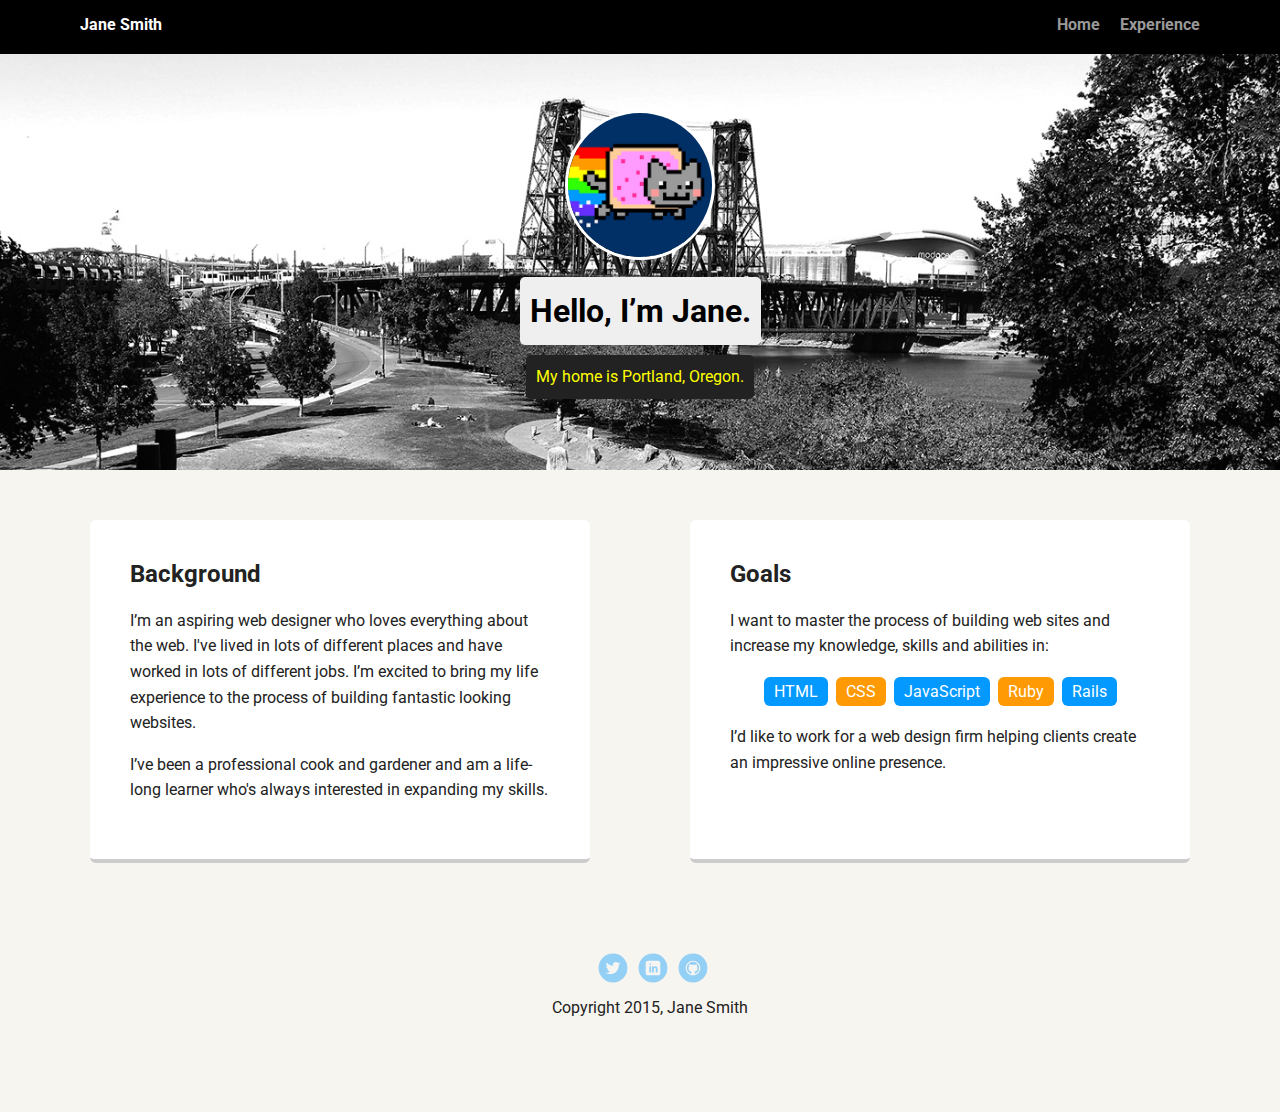
==== index.html @ fcb40746 "add project files" ====
<!doctype html>
<html lang="en">
<head>
  <meta charset="utf-8">
  <title>Jane Smith's Profile</title>
  <meta name="viewport" content="width=device-width, initial-scale=1.0">
  <link rel="stylesheet" href="styles.css">
  <link href="https://fonts.googleapis.com/css?family=Muli%7CRoboto:400,300,500,700,900" rel="stylesheet"></head>
  <body>

    <div class="main-nav">
        <ul class="nav">
          <li class="name">Jane Smith</li>
          <li><a href="#">Home</a></li>
          <li><a href="#">Experience</a></li>
        </ul>
    </div>

    <header>
      <img src="images/me.png" alt="Drawing of Jane Smith" class="profile-image">
      <h1 class="tag name">Hello, I’m Jane.</h1>
      <p class="tag location">My home is Portland, Oregon.</p>
    </header>

    <main class="flex">
      <div class="card">
        <h2>Background</h2>
        <p>I’m an aspiring web designer who loves everything about the web. I've lived in lots of different places and have worked in lots of different jobs. I’m excited to bring my life experience to the process of building fantastic looking websites.</p>
        <p>I’ve been a professional cook and gardener and am a life-long learner who's always interested in expanding my skills.</p>
      </div> 

      <div class="card">
        <h2>Goals</h2>
        <p>I want to master the process of building web sites and increase my knowledge, skills and abilities in:</p>
        <ul class="skills">
          <li>HTML</li>
          <li>CSS</li>
          <li>JavaScript</li>
          <li>Ruby</li>
          <li>Rails</li>
        </ul>
        <p>I’d like to work for a web design firm helping clients create an impressive online presence.</p>
      </div> 

    </main>
    <footer>
      <ul>
        <li><a href="#" class="social twitter">Twitter</a></li>
        <li><a href="#" class="social linkedin">LinkedIn</a></li>
        <li><a href="#" class="social github">Github</a></li>
      </ul>
      <p class="copyright">Copyright 2015, Jane Smith</p>
    </footer>
  </body>
  </html>
---- styles.css ----
/* Global Layout Set-up */
* { 
  box-sizing: border-box;
}
  
body {
  margin: 0;
  padding: 0;
  text-align: center;
  font-family: 'Roboto', sans-serif;
  color: #222;
  background: #f7f5f0;
}
/* Link Styles */

a {
  text-decoration: none;
  color: #999;
}
a:hover {
  color: #6633ff;
}

/* Section Styles */

.main-nav {
  width: 100%;
  background: black;
  min-height: 30px;
  padding: 10px;
  position: fixed;
  text-align: center;
}
.nav {
  display: flex;
  justify-content: space-around;
  font-weight: 700;
  list-style-type: none;
  margin: 0 auto;
  padding: 0;
}

.nav .name {
    display: block;
    margin-right: auto;
    color: white;
}
.nav li {
  padding: 5px 10px 10px 10px;
}
.nav a {
  transition: all .5s;
}
.nav a:hover {
  color: white
}

header {
  text-align: center;
  background: url('images/portland.jpg') no-repeat top center ;
  background-size: cover;
  overflow: hidden;
  padding-top: 60px;
}
header {
  line-height: 1.5;
}
header .profile-image {
  margin-top: 50px;
  width: 150px;
  height: 150px;
  border-radius: 50%;
  border: 3px solid white;
  transition: all .5s;
}
header .profile-image:hover {
  transform: scale(1.2) rotate(5deg);
}
.tag {
  background-color: #efefef;
  color: black;
  padding: 10px;
  border-radius: 5px;
  display: table;
  margin: 10px auto;
} 
.location {
  background-color: #222;
  color: yellow;
}
.card {
  margin: 30px;
  padding: 20px 40px 40px;
  max-width: 500px;
  text-align: left;
  background: #fff;
  border-bottom: 4px solid #ccc;
  border-radius: 6px;
  transition: all .5s;
}
.card:hover {
  border-color: #ff99ff;
}

ul.skills {
  padding: 0;
  text-align: center;
}

.skills li {
  border-radius: 6px;
  display: inline-block;
  background: #ff9904;
  color: white;
  padding: 5px 10px;
  margin: 2px;
}

.skills li:nth-child(odd) {
  background: #0399ff;
}

footer {
  width: 100%;
  min-height: 30px;
  padding: 20px 0 40px 20px;
}

footer .copyright {
  top: -8px;
  font-size: .75em;
}

footer ul {
  list-style-type: none;
  margin: 0;
  padding: 0;
}

footer ul li {
  display: inline-block;
}

a.social {
  display: inline-block;
  text-indent: -9999px;
  margin-left: 5px;
  width: 30px;
  height: 30px;
  background-size: 30px 30px;
  opacity: .4;
  transition: all .5s;
}
a.twitter {
  background-image: url(images/twitter.svg);
}
a.linkedin {
  background-image: url(images/linkedin.svg);
}
a.github {
  background-image: url(images/github.svg);
}
a.social:hover {
  opacity: 1;
}
.clearfix {
  clear: both;
}

/* Styles for larger screens */
@media screen and (min-width: 720px) {
  
  .flex {
      display: -ms-flexbox;      /* TWEENER - IE 10 */
      display: flex; 
      max-width: 1200px;
      -ms-flex-pack: distribute;
      justify-content: space-around;
      margin: 0 auto;
  }

  header {
    min-height: 470px;
  }

  .nav {
    max-width: 1200px;
    padding: 0 30px;
  }


  main {
    padding-top: 20px;
  }

  main p {
    line-height: 1.6em;
  }

  footer {
    font-size: 1.3em;
    max-width: 1200px;
    margin: 40px auto;
  }

}
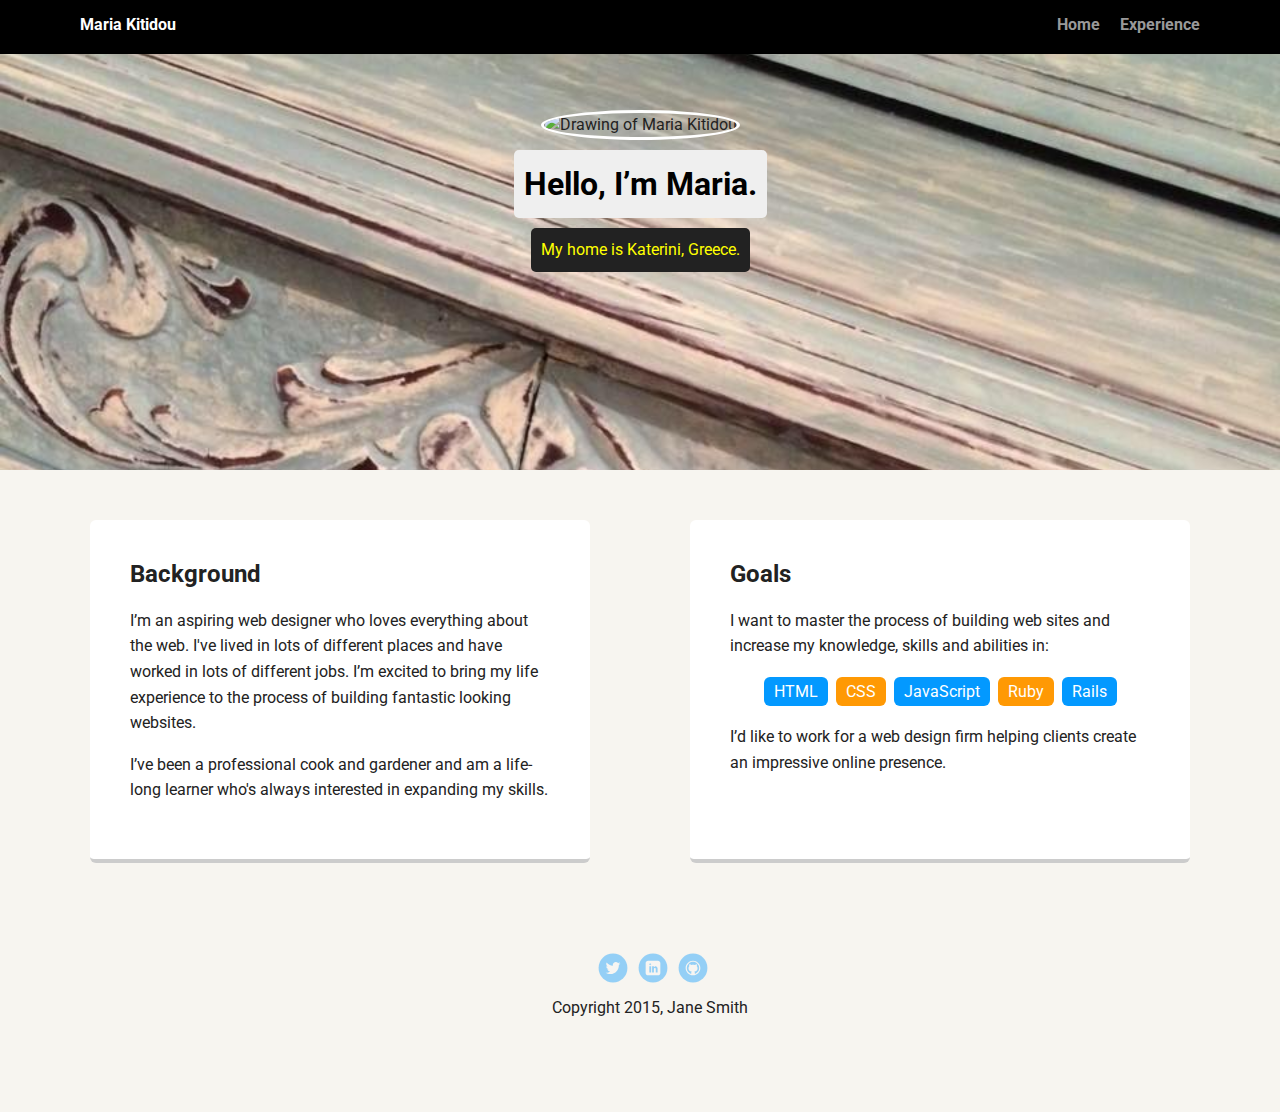
==== commit ab415184: "Update index.html" ====
--- a/index.html
+++ b/index.html
@@ -2,7 +2,7 @@
 <html lang="en">
 <head>
   <meta charset="utf-8">
-  <title>Jane Smith's Profile</title>
+  <title>Maria Kitidou Profile</title>
   <meta name="viewport" content="width=device-width, initial-scale=1.0">
   <link rel="stylesheet" href="styles.css">
   <link href="https://fonts.googleapis.com/css?family=Muli%7CRoboto:400,300,500,700,900" rel="stylesheet"></head>
@@ -10,16 +10,16 @@
 
     <div class="main-nav">
         <ul class="nav">
-          <li class="name">Jane Smith</li>
+          <li class="name">Maria Kitidou</li>
           <li><a href="#">Home</a></li>
           <li><a href="#">Experience</a></li>
         </ul>
     </div>
 
     <header>
-      <img src="images/me.png" alt="Drawing of Jane Smith" class="profile-image">
-      <h1 class="tag name">Hello, I’m Jane.</h1>
-      <p class="tag location">My home is Portland, Oregon.</p>
+      <img src="images/Profile.png" alt="Drawing of Maria Kitidou" class="profile-image">
+      <h1 class="tag name">Hello, I’m Maria.</h1>
+      <p class="tag location">My home is Katerini, Greece.</p>
     </header>
 
     <main class="flex">
@@ -27,7 +27,7 @@
         <h2>Background</h2>
         <p>I’m an aspiring web designer who loves everything about the web. I've lived in lots of different places and have worked in lots of different jobs. I’m excited to bring my life experience to the process of building fantastic looking websites.</p>
         <p>I’ve been a professional cook and gardener and am a life-long learner who's always interested in expanding my skills.</p>
-      </div> 
+      </div>
 
       <div class="card">
         <h2>Goals</h2>
@@ -40,7 +40,7 @@
           <li>Rails</li>
         </ul>
         <p>I’d like to work for a web design firm helping clients create an impressive online presence.</p>
-      </div> 
+      </div>
 
     </main>
     <footer>
--- a/styles.css
+++ b/styles.css
@@ -1,8 +1,8 @@
 /* Global Layout Set-up */
-* { 
+* {
   box-sizing: border-box;
 }
-  
+
 body {
   margin: 0;
   padding: 0;
@@ -57,7 +57,7 @@
 
 header {
   text-align: center;
-  background: url('images/portland.jpg') no-repeat top center ;
+  background: url('images/background.jpg') no-repeat top center ;
   background-size: cover;
   overflow: hidden;
   padding-top: 60px;
@@ -83,7 +83,7 @@
   border-radius: 5px;
   display: table;
   margin: 10px auto;
-} 
+}
 .location {
   background-color: #222;
   color: yellow;
@@ -169,10 +169,10 @@
 
 /* Styles for larger screens */
 @media screen and (min-width: 720px) {
-  
+
   .flex {
       display: -ms-flexbox;      /* TWEENER - IE 10 */
-      display: flex; 
+      display: flex;
       max-width: 1200px;
       -ms-flex-pack: distribute;
       justify-content: space-around;
@@ -204,4 +204,3 @@
   }
 
 }
-
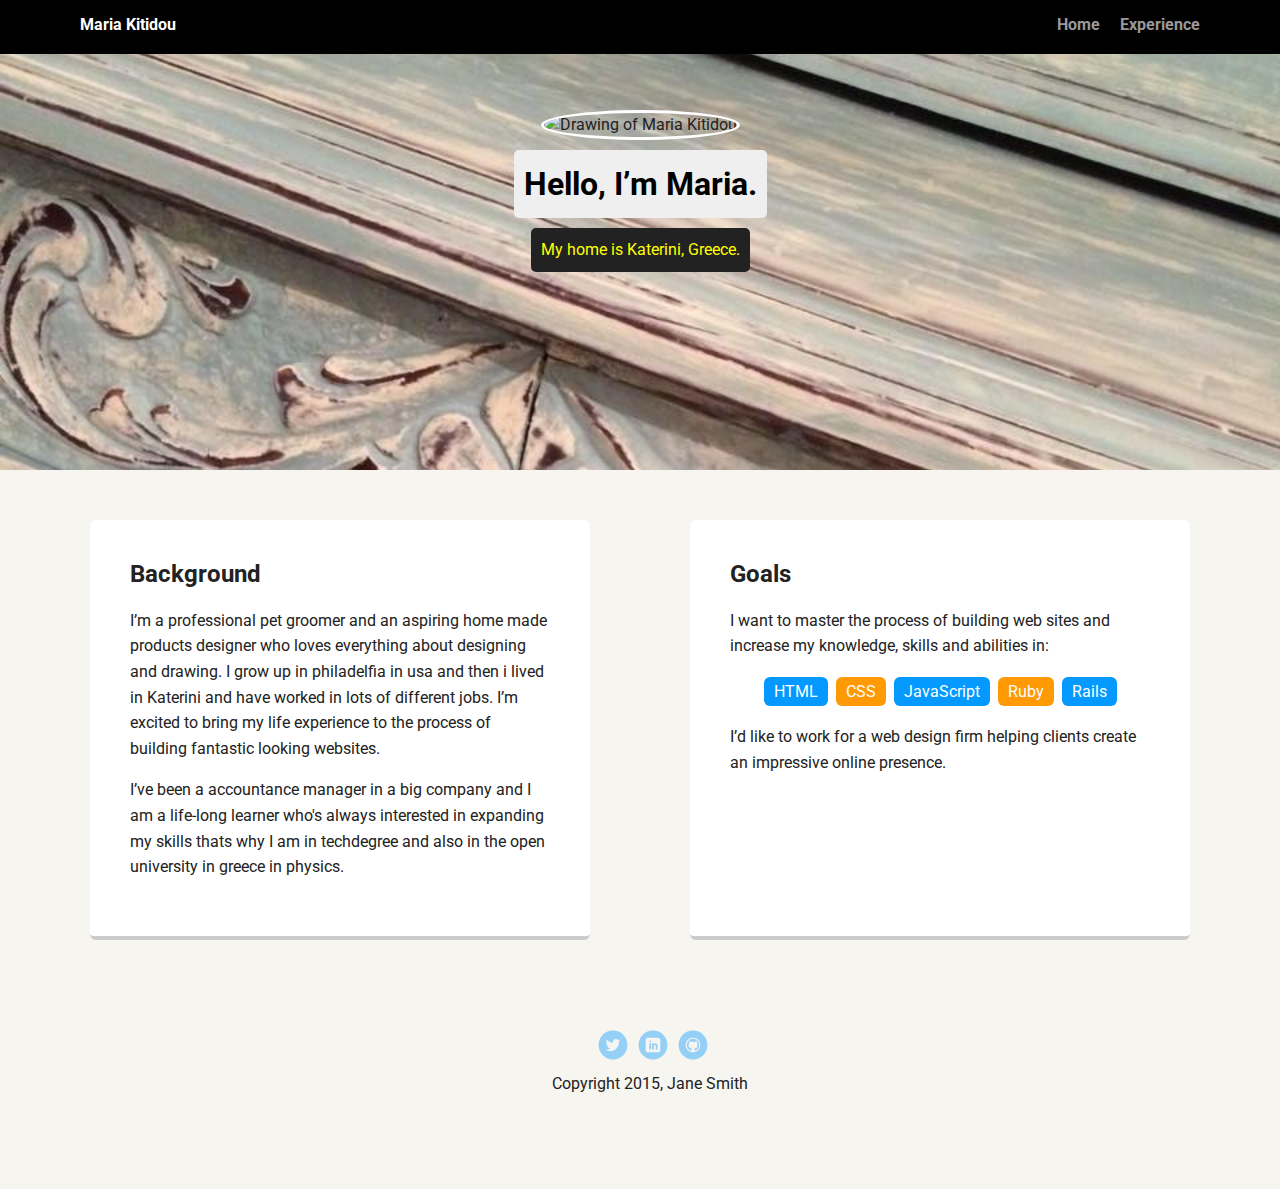
==== commit d2eedb04: "Update index.html" ====
--- a/index.html
+++ b/index.html
@@ -17,7 +17,7 @@
     </div>
 
     <header>
-      <img src="images/Profile.png" alt="Drawing of Maria Kitidou" class="profile-image">
+      <img src="images/Profile.jpg" alt="Drawing of Maria Kitidou" class="profile-image">
       <h1 class="tag name">Hello, I’m Maria.</h1>
       <p class="tag location">My home is Katerini, Greece.</p>
     </header>
@@ -25,8 +25,8 @@
     <main class="flex">
       <div class="card">
         <h2>Background</h2>
-        <p>I’m an aspiring web designer who loves everything about the web. I've lived in lots of different places and have worked in lots of different jobs. I’m excited to bring my life experience to the process of building fantastic looking websites.</p>
-        <p>I’ve been a professional cook and gardener and am a life-long learner who's always interested in expanding my skills.</p>
+        <p>I’m a professional pet groomer and an aspiring home made products designer who loves everything about designing and drawing. I grow up in philadelfia in usa and then i lived in Katerini  and have worked in lots of different jobs. I’m excited to bring my life experience to the process of building fantastic looking websites.</p>
+        <p>I’ve been a accountance manager in a big company  and I am a life-long learner who's always interested in expanding my skills thats why I am in techdegree and also in the open university in greece in physics.</p>
       </div>
 
       <div class="card">
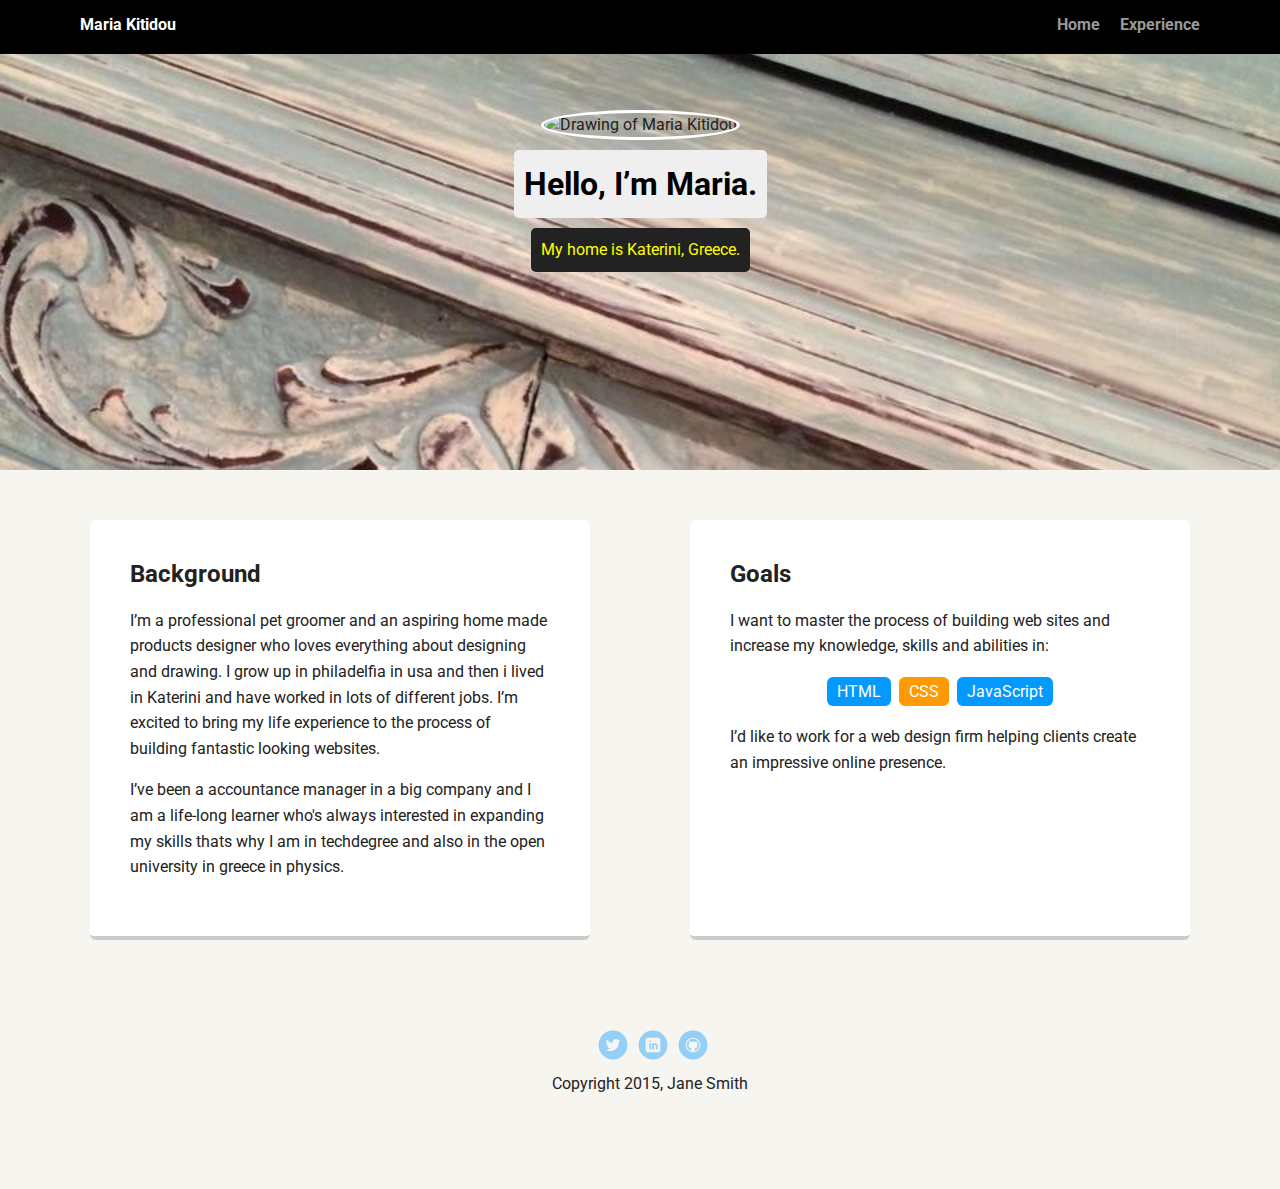
==== commit 804c3548: "Update index.html" ====
--- a/index.html
+++ b/index.html
@@ -36,10 +36,10 @@
           <li>HTML</li>
           <li>CSS</li>
           <li>JavaScript</li>
-          <li>Ruby</li>
-          <li>Rails</li>
+
+          
         </ul>
-        <p>I’d like to work for a web design firm helping clients create an impressive online presence.</p>
+        <p>I’d like to work for a web design firm helping clients create an impressive online presence. </p>
       </div>
 
     </main>
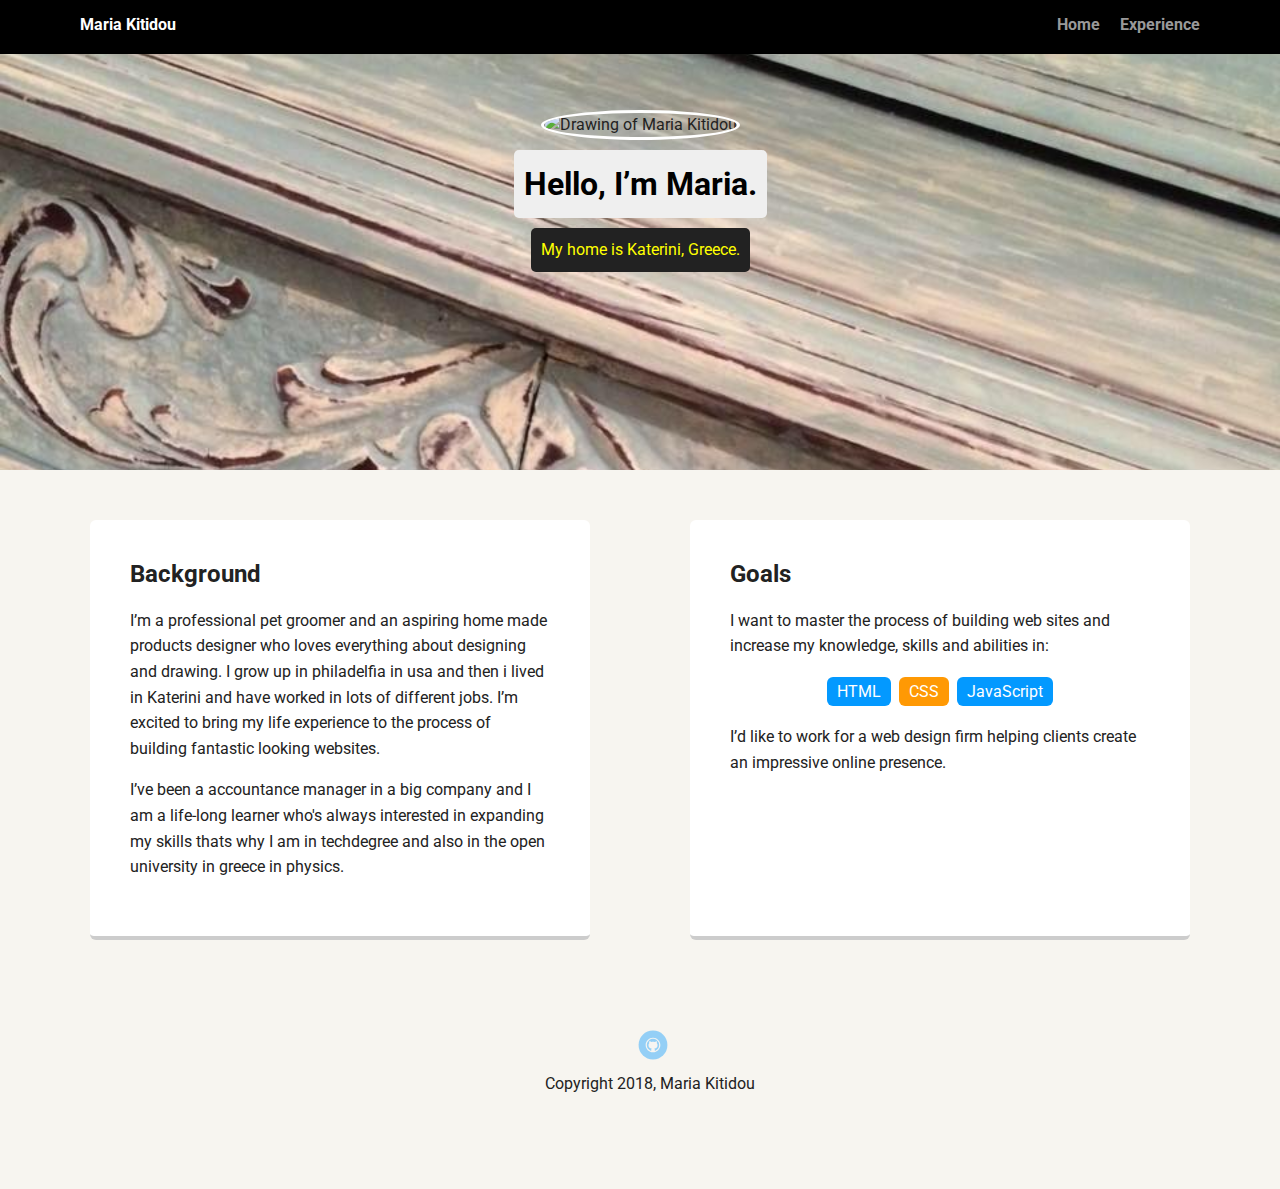
==== commit bff8c21f: "Update index.html" ====
--- a/index.html
+++ b/index.html
@@ -11,8 +11,8 @@
     <div class="main-nav">
         <ul class="nav">
           <li class="name">Maria Kitidou</li>
-          <li><a href="#">Home</a></li>
-          <li><a href="#">Experience</a></li>
+          <li><a href="intex.html">Home</a></li>
+          <li><a href="exp.html">Experience</a></li>
         </ul>
     </div>
 
@@ -37,7 +37,7 @@
           <li>CSS</li>
           <li>JavaScript</li>
 
-          
+
         </ul>
         <p>I’d like to work for a web design firm helping clients create an impressive online presence. </p>
       </div>
@@ -45,11 +45,10 @@
     </main>
     <footer>
       <ul>
-        <li><a href="#" class="social twitter">Twitter</a></li>
-        <li><a href="#" class="social linkedin">LinkedIn</a></li>
-        <li><a href="#" class="social github">Github</a></li>
+
+        <li><a href="https://github.com/mariakitid" class="social github">Github</a></li>
       </ul>
-      <p class="copyright">Copyright 2015, Jane Smith</p>
+      <p class="copyright">Copyright 2018, Maria Kitidou</p>
     </footer>
   </body>
   </html>
--- a/styles.css
+++ b/styles.css
@@ -69,9 +69,9 @@
   margin-top: 50px;
   width: 150px;
   height: 150px;
-  border-radius: 50%;
+  border-radius: 60%;
   border: 3px solid white;
-  transition: all .5s;
+  transition: all 1s;
 }
 header .profile-image:hover {
   transform: scale(1.2) rotate(5deg);
@@ -151,8 +151,8 @@
   opacity: .4;
   transition: all .5s;
 }
-a.twitter {
-  background-image: url(images/twitter.svg);
+a.facebook {
+  background-image: url(images/facebook-app-logo.svg);
 }
 a.linkedin {
   background-image: url(images/linkedin.svg);
